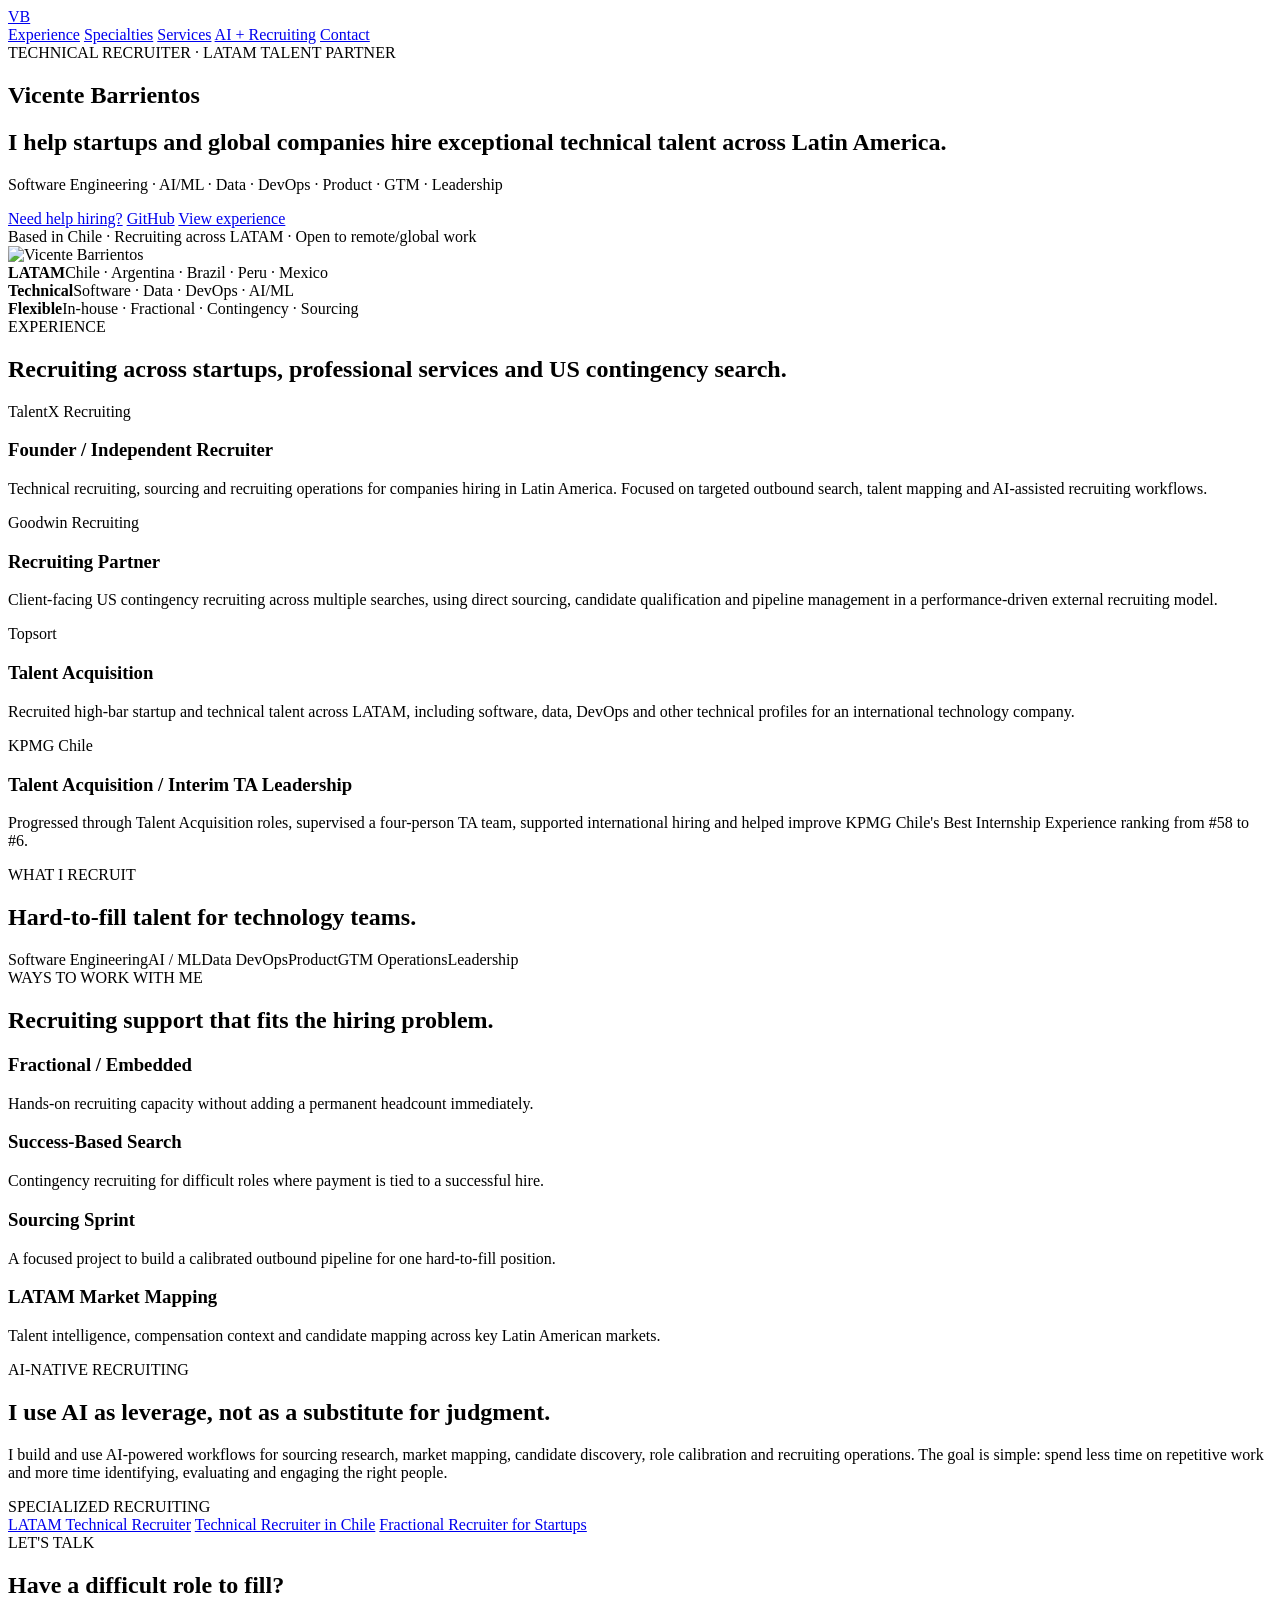
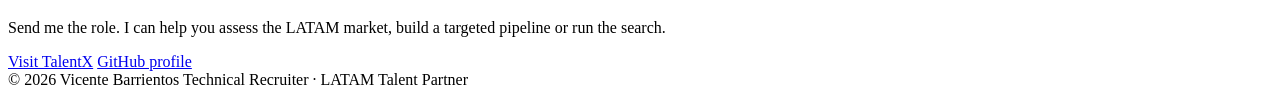
==== index.html @ 8ca6719b "Publish recruiter portfolio homepage" ====
<!doctype html>
<html lang="en">
<head>
  <meta charset="utf-8">
  <meta name="viewport" content="width=device-width, initial-scale=1">
  <title>Vicente Barrientos | Technical Recruiter & LATAM Talent Partner</title>
  <meta name="description" content="Technical Recruiter and Talent Acquisition Partner helping startups and global companies hire software, AI/ML, data, DevOps, product and leadership talent across LATAM.">
  <meta name="keywords" content="Technical Recruiter, LATAM Recruiter, Talent Acquisition Partner, Talent Sourcer, Fractional Recruiter, Chile Recruiter, Startup Recruiter, Software Engineer Recruiting, AI Recruiting, DevOps Recruiting, Data Recruiting">
  <meta name="author" content="Vicente Barrientos">
  <meta property="og:title" content="Vicente Barrientos | Technical Recruiter & LATAM Talent Partner">
  <meta property="og:description" content="Helping startups and global companies hire exceptional technical talent across Latin America.">
  <meta property="og:type" content="website">
  <meta property="og:url" content="https://vicentebarrientos.github.io/">
  <meta property="og:image" content="https://avatars.githubusercontent.com/u/175753145?v=4">
  <meta name="twitter:card" content="summary">
  <link rel="canonical" href="https://vicentebarrientos.github.io/">
  <link rel="stylesheet" href="/styles.css">
  <script type="application/ld+json">
  {
    "@context":"https://schema.org",
    "@type":"Person",
    "name":"Vicente Barrientos",
    "url":"https://vicentebarrientos.github.io/",
    "image":"https://avatars.githubusercontent.com/u/175753145?v=4",
    "jobTitle":"Technical Recruiter & Talent Acquisition Partner",
    "sameAs":[
      "https://github.com/VicenteBarrientos",
      "https://talentxrecruiting.com"
    ],
    "knowsAbout":[
      "Technical Recruiting","Talent Acquisition","Talent Sourcing",
      "LATAM Hiring","Software Engineering Recruiting","AI/ML Recruiting",
      "Data Recruiting","DevOps Recruiting","Startup Recruiting"
    ]
  }
  </script>
</head>
<body>
  <header class="nav">
    <a class="brand" href="/">VB</a>
    <nav>
      <a href="#experience">Experience</a>
      <a href="#specialties">Specialties</a>
      <a href="#services">Services</a>
      <a href="#ai">AI + Recruiting</a>
      <a href="#contact">Contact</a>
    </nav>
  </header>

  <main>
    <section class="hero">
      <div class="hero-copy">
        <div class="eyebrow">TECHNICAL RECRUITER · LATAM TALENT PARTNER</div>
        <h1>Vicente Barrientos</h1>
        <h2>I help startups and global companies hire exceptional technical talent across Latin America.</h2>
        <p class="lead">Software Engineering · AI/ML · Data · DevOps · Product · GTM · Leadership</p>
        <div class="actions">
          <a class="button primary" href="https://talentxrecruiting.com" target="_blank" rel="noreferrer">Need help hiring?</a>
          <a class="button" href="https://github.com/VicenteBarrientos" target="_blank" rel="noreferrer">GitHub</a>
          <a class="button" href="#experience">View experience</a>
        </div>
        <div class="status">Based in Chile · Recruiting across LATAM · Open to remote/global work</div>
      </div>
      <img class="avatar" src="https://avatars.githubusercontent.com/u/175753145?v=4" alt="Vicente Barrientos">
    </section>

    <section class="proof">
      <div><strong>LATAM</strong><span>Chile · Argentina · Brazil · Peru · Mexico</span></div>
      <div><strong>Technical</strong><span>Software · Data · DevOps · AI/ML</span></div>
      <div><strong>Flexible</strong><span>In-house · Fractional · Contingency · Sourcing</span></div>
    </section>

    <section id="experience" class="section">
      <div class="section-label">EXPERIENCE</div>
      <h2>Recruiting across startups, professional services and US contingency search.</h2>
      <div class="timeline">
        <article>
          <div class="company">TalentX Recruiting</div>
          <h3>Founder / Independent Recruiter</h3>
          <p>Technical recruiting, sourcing and recruiting operations for companies hiring in Latin America. Focused on targeted outbound search, talent mapping and AI-assisted recruiting workflows.</p>
        </article>
        <article>
          <div class="company">Goodwin Recruiting</div>
          <h3>Recruiting Partner</h3>
          <p>Client-facing US contingency recruiting across multiple searches, using direct sourcing, candidate qualification and pipeline management in a performance-driven external recruiting model.</p>
        </article>
        <article>
          <div class="company">Topsort</div>
          <h3>Talent Acquisition</h3>
          <p>Recruited high-bar startup and technical talent across LATAM, including software, data, DevOps and other technical profiles for an international technology company.</p>
        </article>
        <article>
          <div class="company">KPMG Chile</div>
          <h3>Talent Acquisition / Interim TA Leadership</h3>
          <p>Progressed through Talent Acquisition roles, supervised a four-person TA team, supported international hiring and helped improve KPMG Chile's Best Internship Experience ranking from #58 to #6.</p>
        </article>
      </div>
    </section>

    <section id="specialties" class="section split">
      <div>
        <div class="section-label">WHAT I RECRUIT</div>
        <h2>Hard-to-fill talent for technology teams.</h2>
      </div>
      <div class="chips">
        <span>Software Engineering</span><span>AI / ML</span><span>Data</span>
        <span>DevOps</span><span>Product</span><span>GTM</span>
        <span>Operations</span><span>Leadership</span>
      </div>
    </section>

    <section id="services" class="section">
      <div class="section-label">WAYS TO WORK WITH ME</div>
      <h2>Recruiting support that fits the hiring problem.</h2>
      <div class="cards">
        <article><h3>Fractional / Embedded</h3><p>Hands-on recruiting capacity without adding a permanent headcount immediately.</p></article>
        <article><h3>Success-Based Search</h3><p>Contingency recruiting for difficult roles where payment is tied to a successful hire.</p></article>
        <article><h3>Sourcing Sprint</h3><p>A focused project to build a calibrated outbound pipeline for one hard-to-fill position.</p></article>
        <article><h3>LATAM Market Mapping</h3><p>Talent intelligence, compensation context and candidate mapping across key Latin American markets.</p></article>
      </div>
    </section>

    <section id="ai" class="section ai">
      <div>
        <div class="section-label">AI-NATIVE RECRUITING</div>
        <h2>I use AI as leverage, not as a substitute for judgment.</h2>
      </div>
      <p>I build and use AI-powered workflows for sourcing research, market mapping, candidate discovery, role calibration and recruiting operations. The goal is simple: spend less time on repetitive work and more time identifying, evaluating and engaging the right people.</p>
    </section>

    <section class="section seo">
      <div class="section-label">SPECIALIZED RECRUITING</div>
      <div class="seo-links">
        <a href="/latam-technical-recruiter/">LATAM Technical Recruiter</a>
        <a href="/technical-recruiter-chile/">Technical Recruiter in Chile</a>
        <a href="/fractional-recruiter/">Fractional Recruiter for Startups</a>
      </div>
    </section>

    <section id="contact" class="cta">
      <div>
        <div class="section-label">LET'S TALK</div>
        <h2>Have a difficult role to fill?</h2>
        <p>Send me the role. I can help you assess the LATAM market, build a targeted pipeline or run the search.</p>
      </div>
      <div class="actions">
        <a class="button primary" href="https://talentxrecruiting.com" target="_blank" rel="noreferrer">Visit TalentX</a>
        <a class="button" href="https://github.com/VicenteBarrientos" target="_blank" rel="noreferrer">GitHub profile</a>
      </div>
    </section>
  </main>

  <footer>
    <span>© <span id="year"></span> Vicente Barrientos</span>
    <span>Technical Recruiter · LATAM Talent Partner</span>
  </footer>
  <script>document.getElementById('year').textContent = new Date().getFullYear()</script>
</body>
</html>
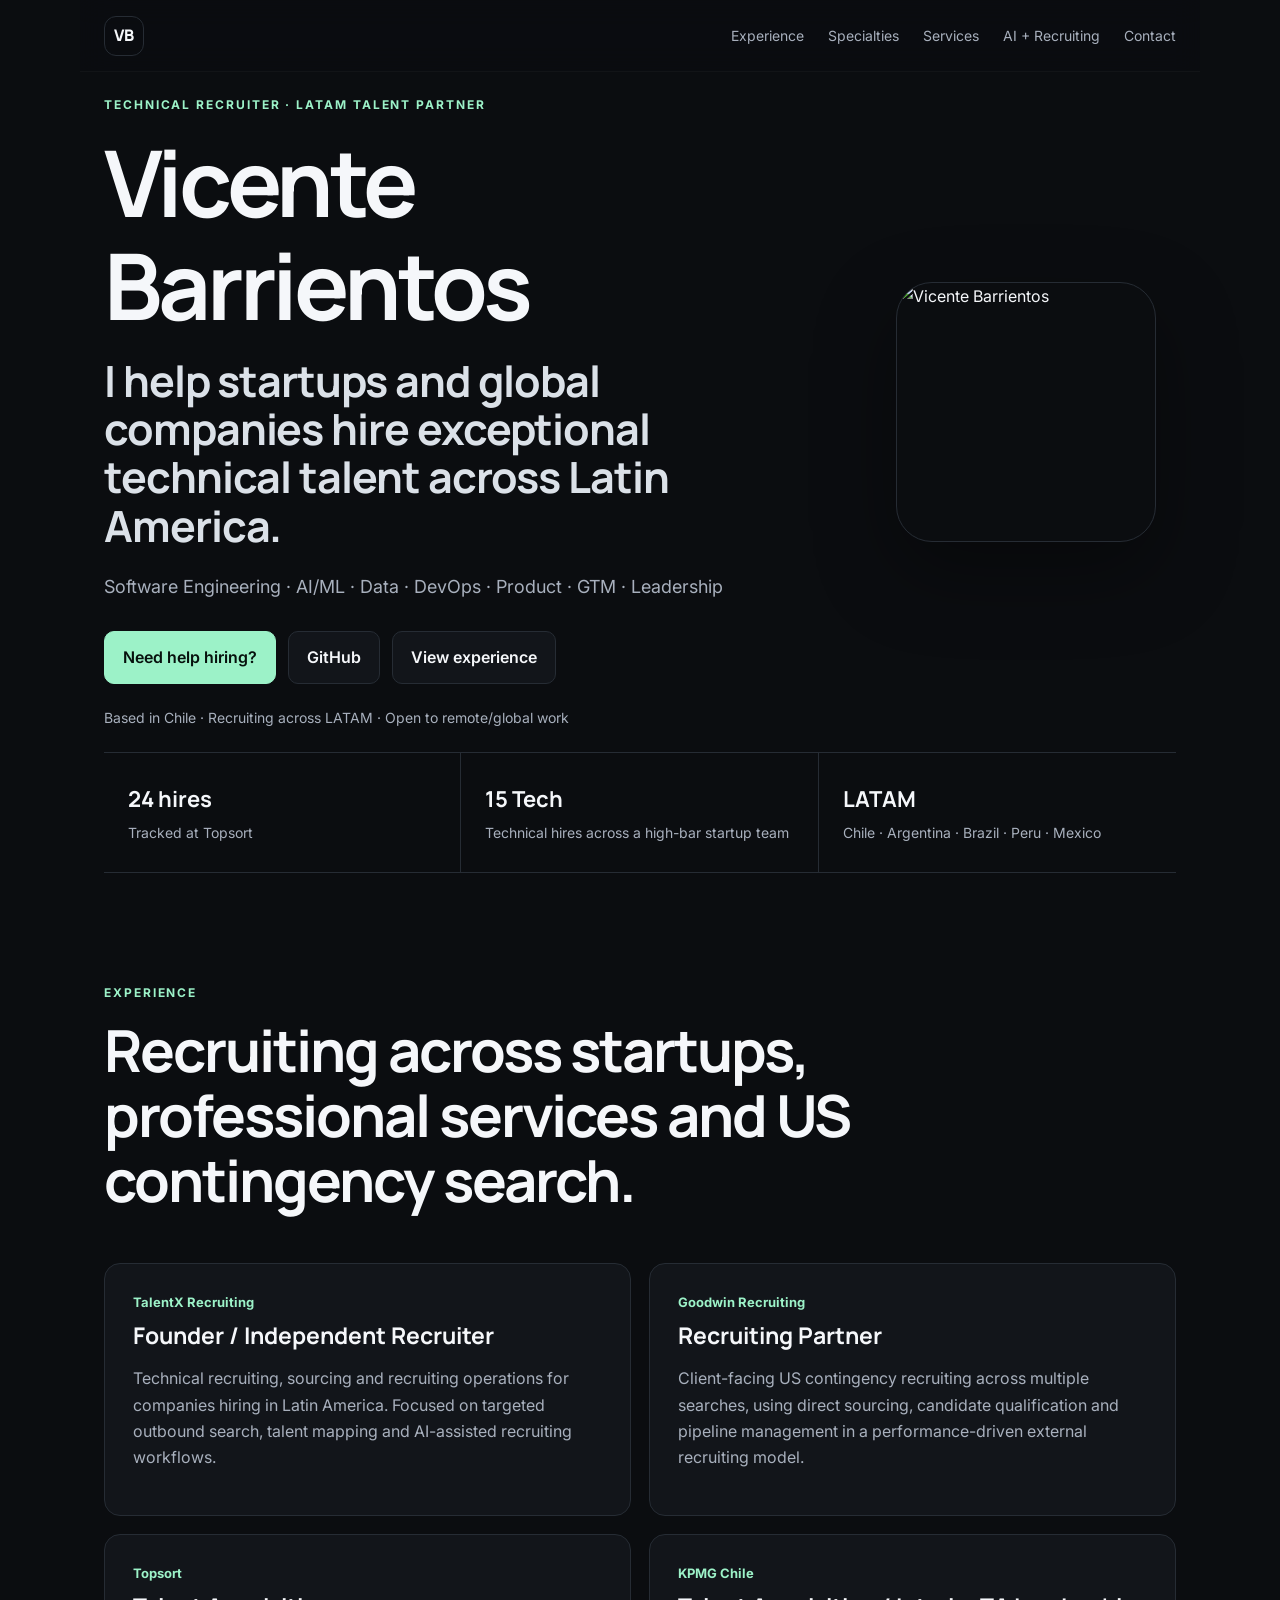
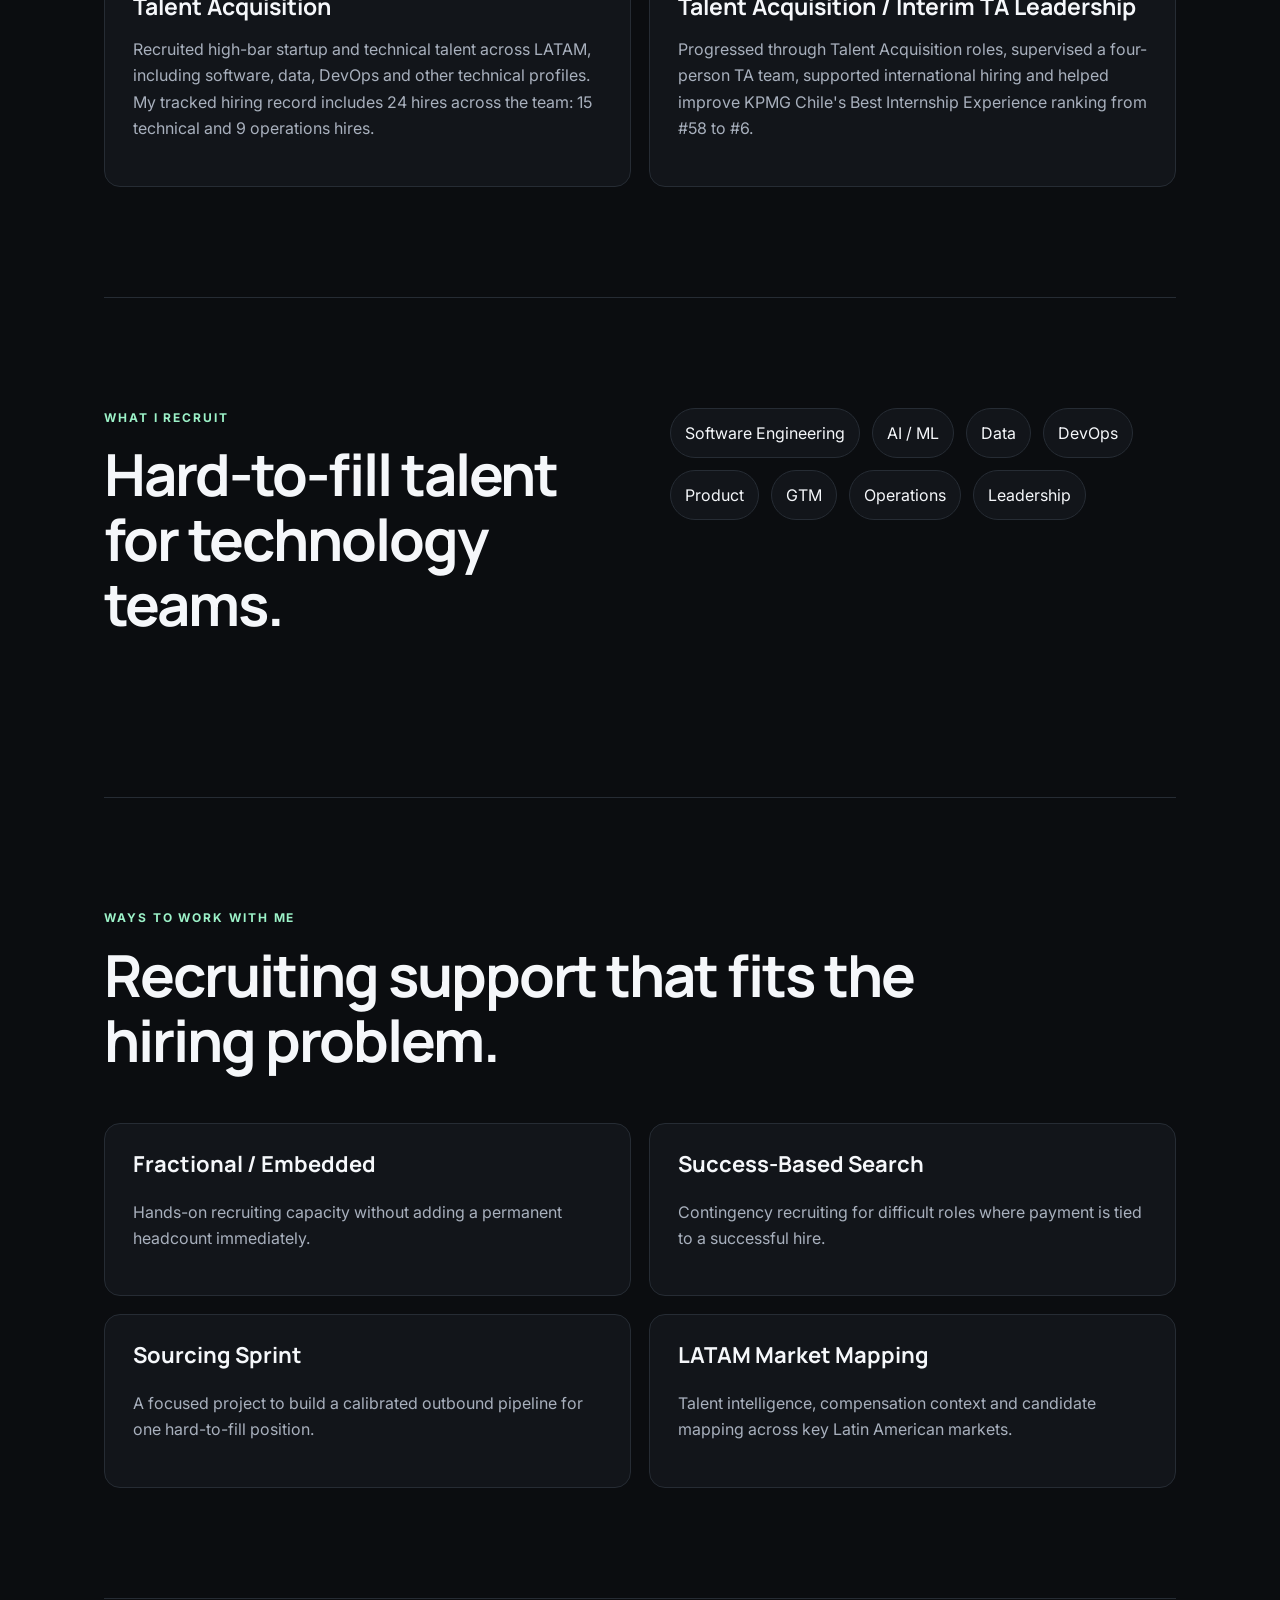
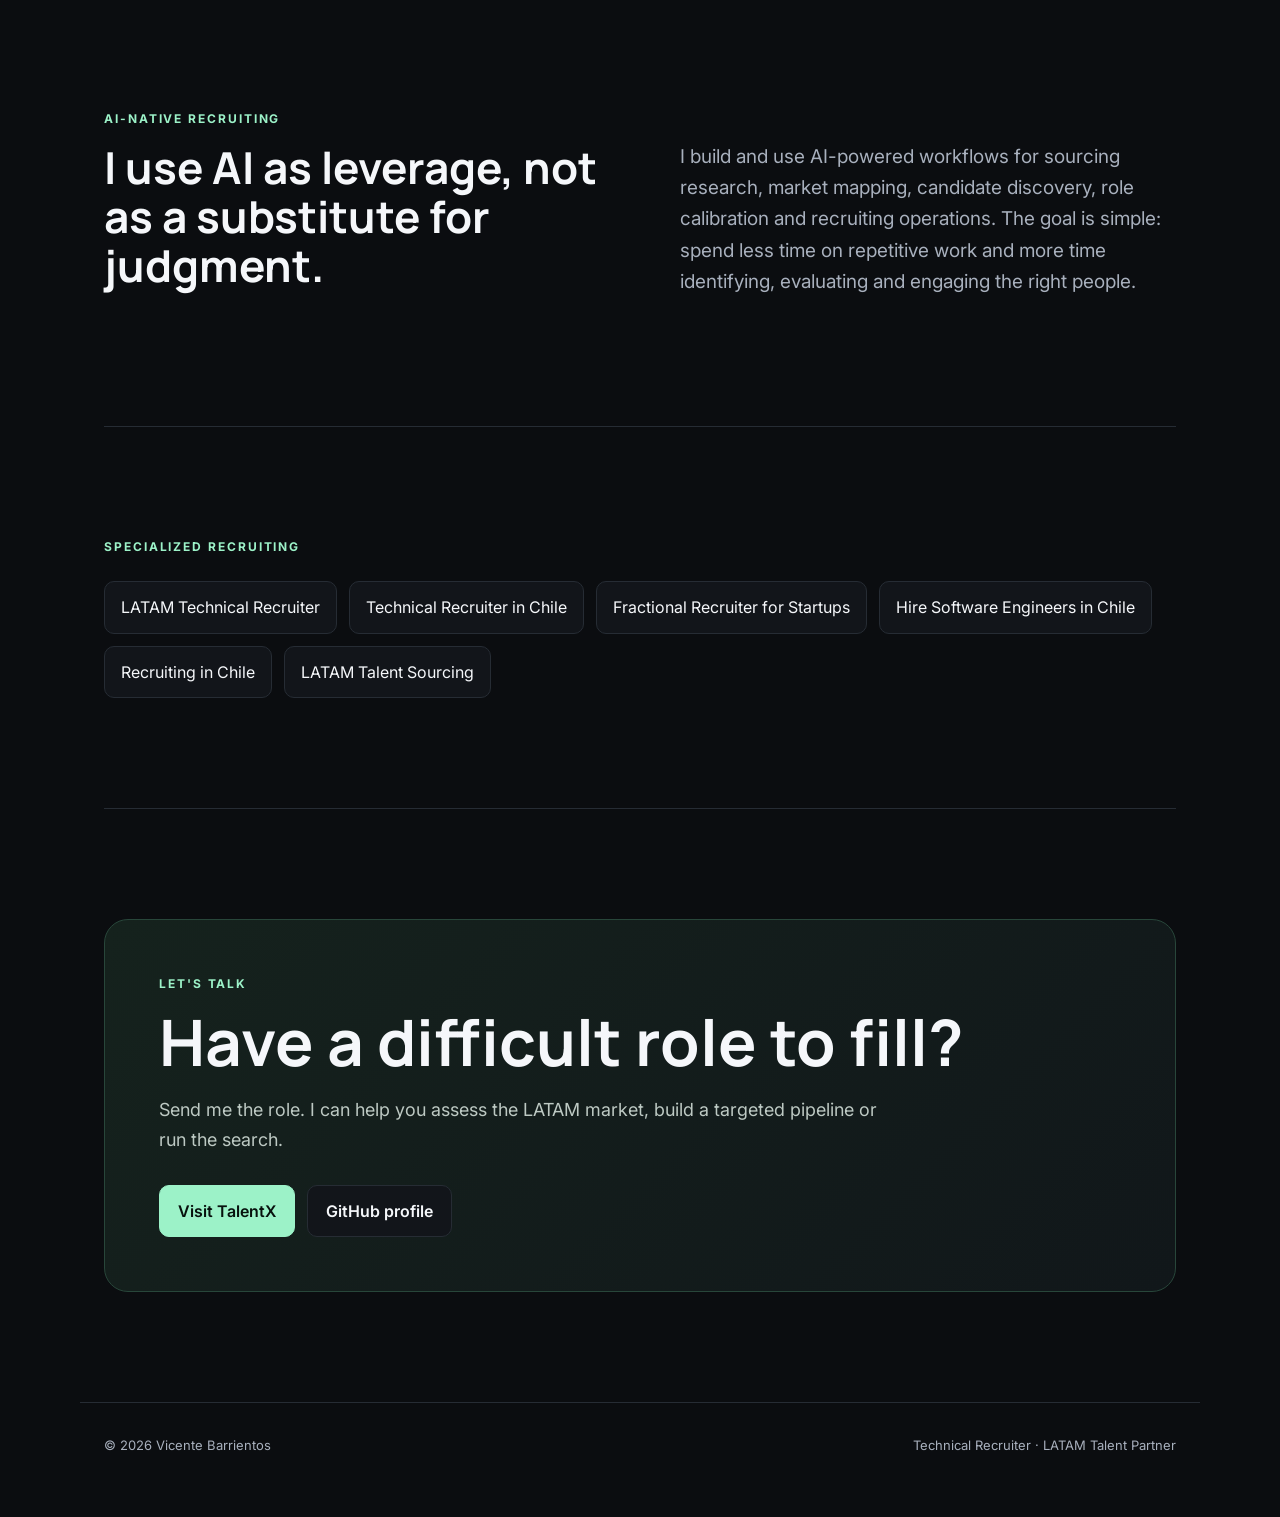
==== commit 48f1112b: "Add recruiting track record and expanded SEO links" ====
--- a/index.html
+++ b/index.html
@@ -65,9 +65,9 @@
     </section>
 
     <section class="proof">
+      <div><strong>24 hires</strong><span>Tracked at Topsort</span></div>
+      <div><strong>15 Tech</strong><span>Technical hires across a high-bar startup team</span></div>
       <div><strong>LATAM</strong><span>Chile · Argentina · Brazil · Peru · Mexico</span></div>
-      <div><strong>Technical</strong><span>Software · Data · DevOps · AI/ML</span></div>
-      <div><strong>Flexible</strong><span>In-house · Fractional · Contingency · Sourcing</span></div>
     </section>
 
     <section id="experience" class="section">
@@ -87,7 +87,7 @@
         <article>
           <div class="company">Topsort</div>
           <h3>Talent Acquisition</h3>
-          <p>Recruited high-bar startup and technical talent across LATAM, including software, data, DevOps and other technical profiles for an international technology company.</p>
+          <p>Recruited high-bar startup and technical talent across LATAM, including software, data, DevOps and other technical profiles. My tracked hiring record includes 24 hires across the team: 15 technical and 9 operations hires.</p>
         </article>
         <article>
           <div class="company">KPMG Chile</div>
@@ -134,6 +134,9 @@
         <a href="/latam-technical-recruiter/">LATAM Technical Recruiter</a>
         <a href="/technical-recruiter-chile/">Technical Recruiter in Chile</a>
         <a href="/fractional-recruiter/">Fractional Recruiter for Startups</a>
+        <a href="/hire-software-engineers-chile/">Hire Software Engineers in Chile</a>
+        <a href="/recruiting-in-chile/">Recruiting in Chile</a>
+        <a href="/latam-talent-sourcing/">LATAM Talent Sourcing</a>
       </div>
     </section>
 
--- a/styles.css
+++ b/styles.css
@@ -0,0 +1,34 @@
+@import url('https://fonts.googleapis.com/css2?family=Inter:wght@400;500;600;700;800&family=Manrope:wght@600;700;800&display=swap');
+
+:root{--bg:#0b0d10;--panel:#12151a;--soft:#171b21;--text:#f5f7fa;--muted:#a8b0bd;--line:#262c34;--accent:#9cf2c8;--accent2:#d4fff0;--max:1120px}
+*{box-sizing:border-box}
+html{scroll-behavior:smooth}
+body{margin:0;background:var(--bg);color:var(--text);font-family:Inter,system-ui,sans-serif;line-height:1.65}
+a{color:inherit}
+.nav{height:72px;display:flex;align-items:center;justify-content:space-between;max-width:var(--max);margin:auto;padding:0 24px;position:sticky;top:0;background:rgba(11,13,16,.88);backdrop-filter:blur(14px);z-index:10;border-bottom:1px solid rgba(255,255,255,.03)}
+.brand{text-decoration:none;font-family:Manrope;font-weight:800;border:1px solid var(--line);width:40px;height:40px;display:grid;place-items:center;border-radius:12px}
+nav{display:flex;gap:24px} nav a{text-decoration:none;color:var(--muted);font-size:14px} nav a:hover{color:var(--text)}
+main{max-width:var(--max);margin:auto;padding:0 24px}
+.hero{min-height:680px;display:grid;grid-template-columns:1fr 280px;gap:80px;align-items:center}
+.eyebrow,.section-label{font-size:12px;letter-spacing:.16em;font-weight:700;color:var(--accent)}
+h1,h2,h3{font-family:Manrope,Inter,sans-serif;line-height:1.12}
+h1{font-size:clamp(54px,8vw,92px);margin:16px 0 20px;letter-spacing:-.045em}
+.hero h2{font-size:clamp(25px,3.5vw,43px);color:#dbe1e8;max-width:820px;margin:0 0 22px;letter-spacing:-.025em}
+.lead{color:var(--muted);font-size:18px}
+.avatar{width:260px;height:260px;object-fit:cover;border-radius:36px;border:1px solid var(--line);box-shadow:0 30px 80px rgba(0,0,0,.35)}
+.actions{display:flex;flex-wrap:wrap;gap:12px;margin-top:30px}
+.button{display:inline-flex;padding:12px 18px;border:1px solid var(--line);border-radius:10px;text-decoration:none;font-weight:600;background:var(--panel)}
+.button:hover{border-color:#4b5663}.button.primary{background:var(--accent);color:#07110d;border-color:var(--accent)}
+.status{margin-top:22px;color:var(--muted);font-size:14px}
+.proof{display:grid;grid-template-columns:repeat(3,1fr);border-top:1px solid var(--line);border-bottom:1px solid var(--line)}
+.proof div{padding:28px 24px;border-right:1px solid var(--line)}.proof div:last-child{border:0}.proof strong,.proof span{display:block}.proof strong{font-family:Manrope;font-size:22px}.proof span{color:var(--muted);font-size:14px;margin-top:4px}
+.section{padding:110px 0;border-bottom:1px solid var(--line)}.section>h2,.split h2{font-size:clamp(34px,5vw,58px);letter-spacing:-.035em;max-width:900px;margin:15px 0 50px}
+.timeline{display:grid;grid-template-columns:1fr 1fr;gap:18px}.timeline article,.cards article{background:var(--panel);border:1px solid var(--line);border-radius:16px;padding:28px}
+.company{color:var(--accent);font-size:13px;font-weight:700}.timeline h3{font-size:23px;margin:10px 0}.timeline p,.cards p,.ai p{color:var(--muted)}
+.split{display:grid;grid-template-columns:1fr 1fr;gap:60px;align-items:start}.chips{display:flex;flex-wrap:wrap;gap:12px}.chips span{padding:11px 14px;background:var(--panel);border:1px solid var(--line);border-radius:999px}
+.cards{display:grid;grid-template-columns:repeat(2,1fr);gap:18px}.cards h3{font-size:22px;margin-top:0}
+.ai{display:grid;grid-template-columns:1fr 1fr;gap:80px}.ai h2{font-size:44px;margin:14px 0}.ai p{font-size:19px;margin-top:32px}
+.seo-links{display:flex;flex-wrap:wrap;gap:12px;margin-top:24px}.seo-links a{padding:12px 16px;border:1px solid var(--line);border-radius:10px;text-decoration:none;background:var(--panel)}.seo-links a:hover{border-color:var(--accent)}
+.cta{margin:110px 0;background:linear-gradient(135deg,#15221d,#11171a);border:1px solid #28463a;border-radius:24px;padding:54px}.cta h2{font-size:clamp(38px,6vw,64px);margin:12px 0}.cta p{max-width:720px;color:#bdc9c3;font-size:18px}
+footer{max-width:var(--max);margin:auto;padding:32px 24px 60px;border-top:1px solid var(--line);display:flex;justify-content:space-between;color:var(--muted);font-size:13px}
+@media(max-width:780px){nav{display:none}.hero{grid-template-columns:1fr;gap:30px;padding:70px 0;min-height:auto}.avatar{grid-row:1;width:130px;height:130px;border-radius:24px}.proof,.timeline,.cards,.split,.ai{grid-template-columns:1fr}.proof div{border-right:0;border-bottom:1px solid var(--line)}.section{padding:75px 0}.ai{gap:20px}.cta{padding:34px 24px;margin:70px 0}footer{flex-direction:column;gap:8px}}
